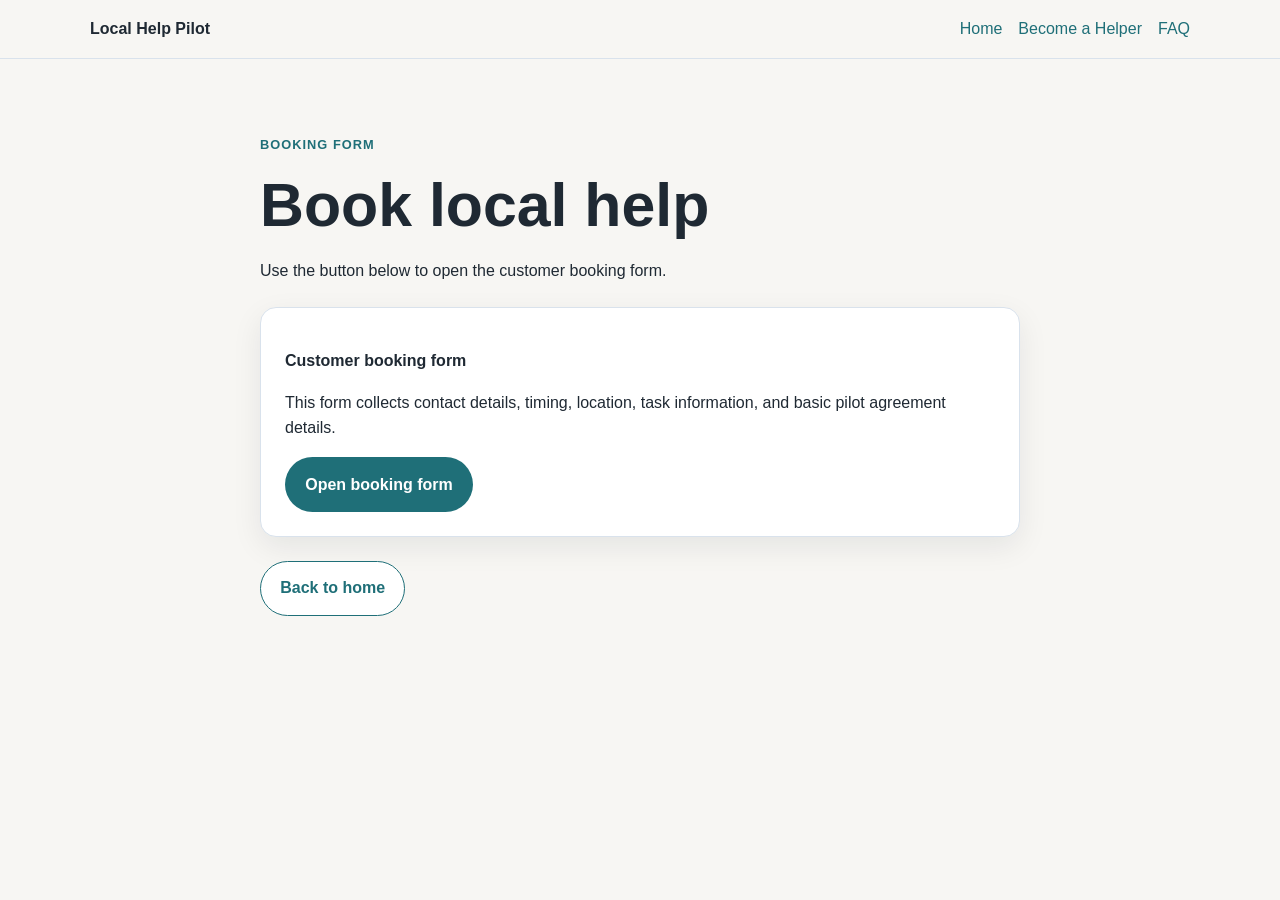
==== book.html @ 5cf3003d "Initial pilot site" ====
<!doctype html>
<html lang="en">
  <head>
    <meta charset="UTF-8" />
    <meta name="viewport" content="width=device-width, initial-scale=1.0" />
    <title>Book Help | Local Help Pilot</title>
    <link rel="stylesheet" href="css/styles.css" />
  </head>
  <body>
    <header class="site-header">
      <div class="container header-inner">
        <a class="brand" href="index.html">Local Help Pilot</a>
        <nav class="nav">
          <a href="index.html">Home</a>
          <a href="helper.html">Become a Helper</a>
          <a href="faq.html">FAQ</a>
        </nav>
      </div>
    </header>

    <main class="section">
      <div class="container narrow">
        <p class="eyebrow">Booking form</p>
        <h1>Book local help</h1>
        <p>
          Use the button below to open the customer booking form.
        </p>

        <div class="card form-placeholder">
          <p><strong>Customer booking form</strong></p>
          <p>
            This form collects contact details, timing, location, task information, and basic pilot
            agreement details.
          </p>
          <a class="button" href="https://docs.google.com/forms/d/e/1FAIpQLSczX13lvi_fi_mNbYmk_kjZ0qIz5eRAHKPhqf570fOopoNtvQ/viewform?usp=dialog" target="_blank" rel="noopener noreferrer">Open booking form</a>
        </div>

        <a class="button button-secondary" href="index.html">Back to home</a>
      </div>
    </main>
  </body>
</html>
---- css/styles.css ----
:root {
  --bg: #f7f6f3;
  --surface: #ffffff;
  --surface-alt: #f0ece5;
  --text: #1f2933;
  --muted: #52606d;
  --border: #d9e2ec;
  --primary: #1f6f78;
  --primary-dark: #16565d;
  --secondary: #ffffff;
  --shadow: 0 10px 30px rgba(15, 23, 42, 0.08);
  --radius: 16px;
  --container: 1100px;
}

* {
  box-sizing: border-box;
}

body {
  margin: 0;
  font-family: Arial, Helvetica, sans-serif;
  line-height: 1.6;
  color: var(--text);
  background: var(--bg);
}

a {
  color: var(--primary);
  text-decoration: none;
}

a:hover {
  text-decoration: underline;
}

img {
  max-width: 100%;
  display: block;
}

.container {
  width: min(100% - 2rem, var(--container));
  margin: 0 auto;
}

.narrow {
  width: min(100% - 2rem, 760px);
  margin: 0 auto;
}

.center {
  text-align: center;
}

.section {
  padding: 4rem 0;
}

.section-alt {
  background: var(--surface-alt);
}

.top-gap {
  margin-top: 1rem;
}

.site-header {
  position: sticky;
  top: 0;
  z-index: 20;
  background: rgba(247, 246, 243, 0.96);
  backdrop-filter: blur(10px);
  border-bottom: 1px solid var(--border);
}

.header-inner,
.footer-inner {
  display: flex;
  justify-content: space-between;
  align-items: center;
  gap: 1rem;
  padding: 1rem 0;
}

.brand {
  font-weight: 700;
  color: var(--text);
}

.nav,
.footer-links,
.button-row {
  display: flex;
  gap: 1rem;
  align-items: center;
  flex-wrap: wrap;
}

.hero-grid,
.grid {
  display: grid;
  gap: 1.5rem;
}

.hero-grid {
  grid-template-columns: 1.4fr 1fr;
  align-items: center;
}

.two-up {
  grid-template-columns: repeat(2, minmax(0, 1fr));
}

.steps {
  grid-template-columns: repeat(3, minmax(0, 1fr));
}

.card {
  background: var(--surface);
  border: 1px solid var(--border);
  border-radius: var(--radius);
  padding: 1.5rem;
  box-shadow: var(--shadow);
}

.hero-card {
  background: linear-gradient(180deg, #ffffff 0%, #f7fbfc 100%);
}

.eyebrow {
  text-transform: uppercase;
  letter-spacing: 0.08em;
  font-size: 0.8rem;
  font-weight: 700;
  color: var(--primary);
}

h1,
h2,
h3 {
  line-height: 1.2;
  margin-top: 0;
}

h1 {
  font-size: clamp(2.2rem, 5vw, 3.8rem);
  margin-bottom: 1rem;
}

h2 {
  font-size: clamp(1.6rem, 3vw, 2.2rem);
  margin-bottom: 1rem;
}

.lead {
  font-size: 1.1rem;
  color: var(--muted);
}

.small-note {
  color: var(--muted);
  font-size: 0.95rem;
}

.clean-list {
  margin: 0;
  padding-left: 1.2rem;
}

.button {
  display: inline-block;
  background: var(--primary);
  color: #fff;
  padding: 0.85rem 1.2rem;
  border-radius: 999px;
  font-weight: 700;
  border: 1px solid transparent;
}

.button:hover {
  background: var(--primary-dark);
  text-decoration: none;
}

.button-secondary {
  background: var(--secondary);
  color: var(--primary);
  border-color: var(--primary);
}

.button-secondary:hover {
  background: #e8f4f5;
}

.button-small {
  padding: 0.6rem 1rem;
}

.step-number {
  display: inline-flex;
  align-items: center;
  justify-content: center;
  width: 2rem;
  height: 2rem;
  border-radius: 999px;
  background: var(--primary);
  color: white;
  font-weight: 700;
  margin-bottom: 1rem;
}

.form-placeholder,
.faq-item {
  margin: 1.5rem 0;
}

.cta-section {
  background: #eaf5f3;
}

.site-footer {
  border-top: 1px solid var(--border);
  background: var(--surface);
}

@media (max-width: 800px) {
  .hero-grid,
  .two-up,
  .steps,
  .header-inner,
  .footer-inner {
    grid-template-columns: 1fr;
    display: grid;
  }

  .nav,
  .footer-links,
  .button-row {
    gap: 0.75rem;
  }
}
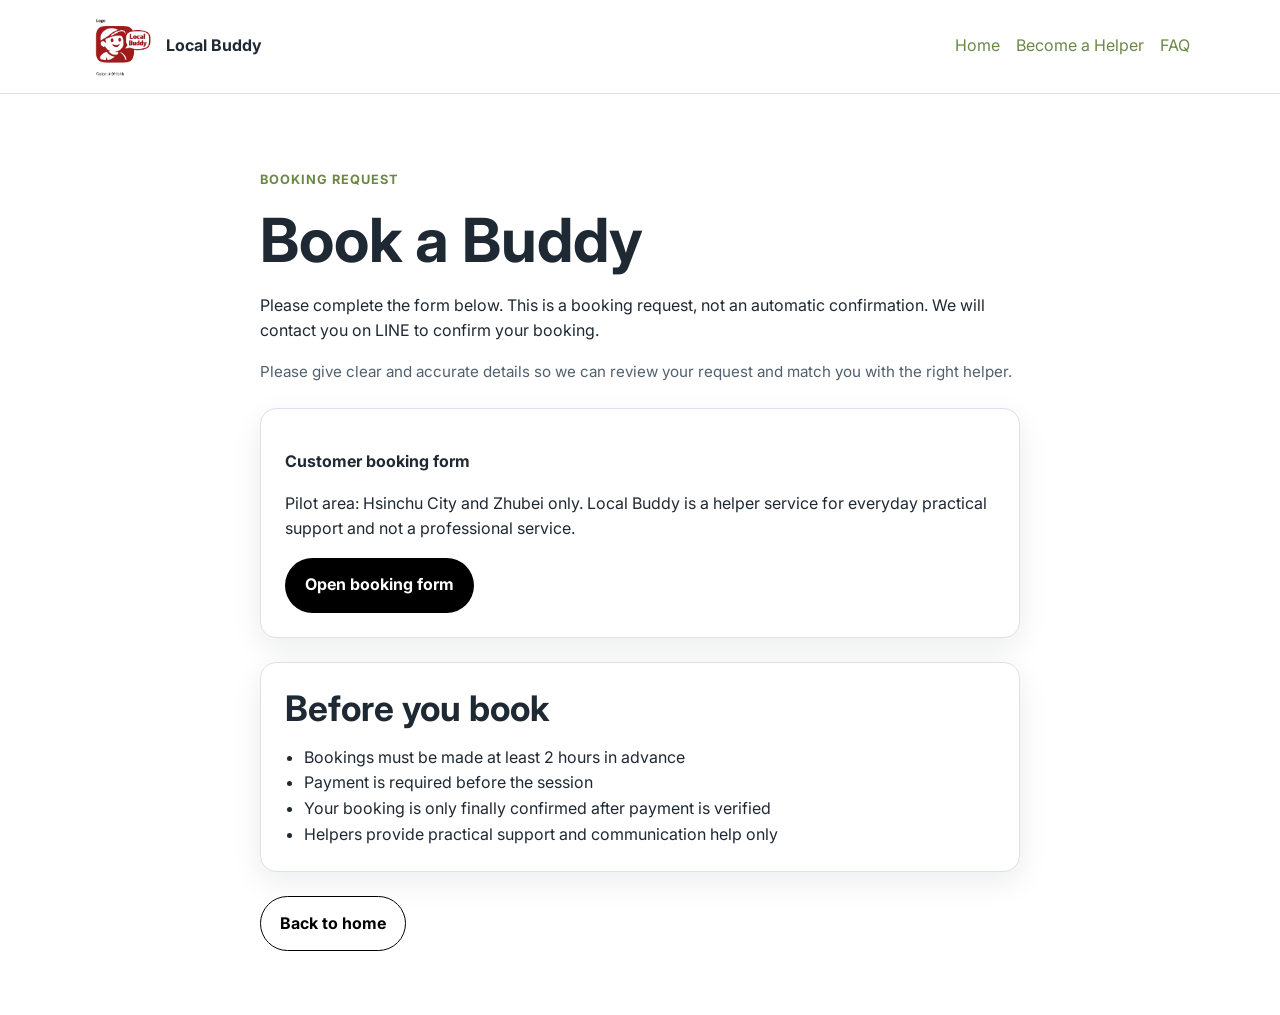
==== commit 0844d897: "Rebrand pilot site to Local Buddy and rewrite homepage, booking, helper, FAQ, and styles to match ap" ====
--- a/book.html
+++ b/book.html
@@ -3,13 +3,22 @@
   <head>
     <meta charset="UTF-8" />
     <meta name="viewport" content="width=device-width, initial-scale=1.0" />
-    <title>Book Help | Local Help Pilot</title>
+    <title>Book a Buddy | Local Buddy</title>
+    <link rel="preconnect" href="https://fonts.googleapis.com" />
+    <link rel="preconnect" href="https://fonts.gstatic.com" crossorigin />
+    <link
+      href="https://fonts.googleapis.com/css2?family=Inter:wght@300;400;500;600;700;800&display=swap"
+      rel="stylesheet"
+    />
     <link rel="stylesheet" href="css/styles.css" />
   </head>
   <body>
     <header class="site-header">
       <div class="container header-inner">
-        <a class="brand" href="index.html">Local Help Pilot</a>
+        <a class="brand" href="index.html" aria-label="Local Buddy home">
+          <img src="assets/images/local-buddy-logo.png" alt="Local Buddy logo" />
+          <span>Local Buddy</span>
+        </a>
         <nav class="nav">
           <a href="index.html">Home</a>
           <a href="helper.html">Become a Helper</a>
@@ -20,19 +29,34 @@
 
     <main class="section">
       <div class="container narrow">
-        <p class="eyebrow">Booking form</p>
-        <h1>Book local help</h1>
+        <p class="eyebrow">Booking request</p>
+        <h1>Book a Buddy</h1>
         <p>
-          Use the button below to open the customer booking form.
+          Please complete the form below. This is a booking request, not an automatic confirmation.
+          We will contact you on LINE to confirm your booking.
+        </p>
+        <p class="small-note">
+          Please give clear and accurate details so we can review your request and match you with
+          the right helper.
         </p>
 
         <div class="card form-placeholder">
           <p><strong>Customer booking form</strong></p>
           <p>
-            This form collects contact details, timing, location, task information, and basic pilot
-            agreement details.
+            Pilot area: Hsinchu City and Zhubei only. Local Buddy is a helper service for everyday
+            practical support and not a professional service.
           </p>
           <a class="button" href="https://docs.google.com/forms/d/e/1FAIpQLSczX13lvi_fi_mNbYmk_kjZ0qIz5eRAHKPhqf570fOopoNtvQ/viewform?usp=dialog" target="_blank" rel="noopener noreferrer">Open booking form</a>
+        </div>
+
+        <div class="card info-card">
+          <h2>Before you book</h2>
+          <ul class="clean-list">
+            <li>Bookings must be made at least 2 hours in advance</li>
+            <li>Payment is required before the session</li>
+            <li>Your booking is only finally confirmed after payment is verified</li>
+            <li>Helpers provide practical support and communication help only</li>
+          </ul>
         </div>
 
         <a class="button button-secondary" href="index.html">Back to home</a>
--- a/css/styles.css
+++ b/css/styles.css
@@ -1,13 +1,15 @@
 :root {
-  --bg: #f7f6f3;
+  --bg: #ffffff;
   --surface: #ffffff;
-  --surface-alt: #f0ece5;
+  --surface-alt: #f3f7ed;
   --text: #1f2933;
   --muted: #52606d;
   --border: #d9e2ec;
-  --primary: #1f6f78;
-  --primary-dark: #16565d;
+  --primary: #6c8847;
+  --primary-dark: #587038;
   --secondary: #ffffff;
+  --accent: #000000;
+  --logo: #9f1b1b;
   --shadow: 0 10px 30px rgba(15, 23, 42, 0.08);
   --radius: 16px;
   --container: 1100px;
@@ -17,9 +19,13 @@
   box-sizing: border-box;
 }
 
+html {
+  scroll-behavior: smooth;
+}
+
 body {
   margin: 0;
-  font-family: Arial, Helvetica, sans-serif;
+  font-family: 'Inter', Arial, Helvetica, sans-serif;
   line-height: 1.6;
   color: var(--text);
   background: var(--bg);
@@ -69,7 +75,7 @@
   position: sticky;
   top: 0;
   z-index: 20;
-  background: rgba(247, 246, 243, 0.96);
+  background: rgba(255, 255, 255, 0.96);
   backdrop-filter: blur(10px);
   border-bottom: 1px solid var(--border);
 }
@@ -84,8 +90,17 @@
 }
 
 .brand {
+  display: inline-flex;
+  align-items: center;
+  gap: 0.75rem;
   font-weight: 700;
   color: var(--text);
+}
+
+.brand img {
+  width: 64px;
+  height: auto;
+  border-radius: 14px;
 }
 
 .nav,
@@ -104,7 +119,7 @@
 }
 
 .hero-grid {
-  grid-template-columns: 1.4fr 1fr;
+  grid-template-columns: 1.3fr 0.9fr;
   align-items: center;
 }
 
@@ -125,7 +140,11 @@
 }
 
 .hero-card {
-  background: linear-gradient(180deg, #ffffff 0%, #f7fbfc 100%);
+  background: linear-gradient(180deg, #ffffff 0%, #f8fbf4 100%);
+}
+
+.info-card {
+  margin: 1.5rem 0;
 }
 
 .eyebrow {
@@ -170,7 +189,7 @@
 
 .button {
   display: inline-block;
-  background: var(--primary);
+  background: var(--accent);
   color: #fff;
   padding: 0.85rem 1.2rem;
   border-radius: 999px;
@@ -179,18 +198,18 @@
 }
 
 .button:hover {
-  background: var(--primary-dark);
+  background: #222222;
   text-decoration: none;
 }
 
 .button-secondary {
   background: var(--secondary);
-  color: var(--primary);
-  border-color: var(--primary);
+  color: var(--accent);
+  border-color: var(--accent);
 }
 
 .button-secondary:hover {
-  background: #e8f4f5;
+  background: #f3f3f3;
 }
 
 .button-small {
@@ -216,7 +235,7 @@
 }
 
 .cta-section {
-  background: #eaf5f3;
+  background: #eef5e6;
 }
 
 .site-footer {
@@ -239,4 +258,8 @@
   .button-row {
     gap: 0.75rem;
   }
-}
+
+  .brand img {
+    width: 56px;
+  }
+}
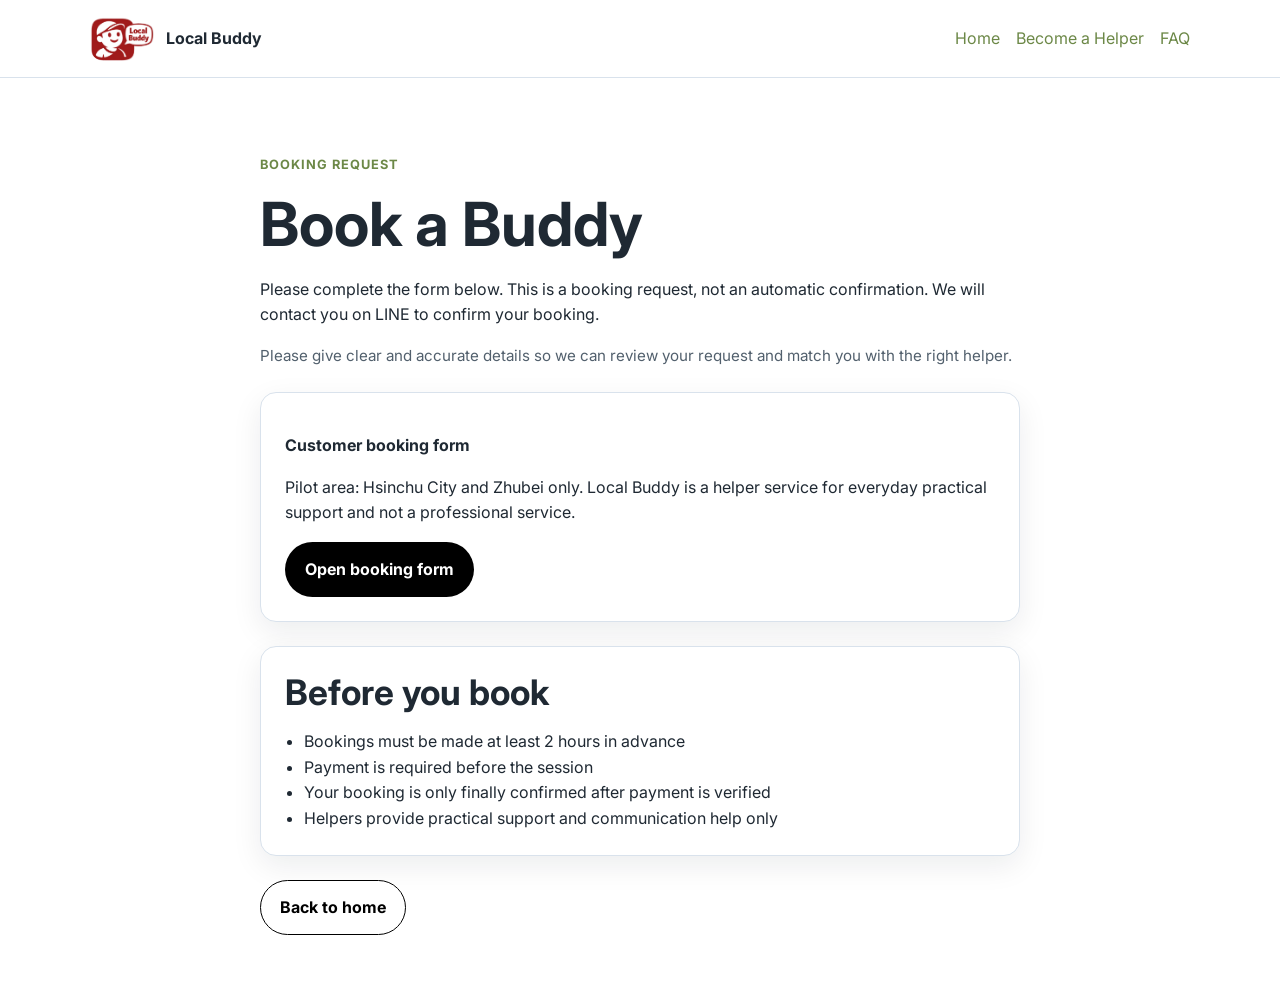
==== commit a663119d: "update style and images" ====
--- a/book.html
+++ b/book.html
@@ -40,6 +40,8 @@
           the right helper.
         </p>
 
+        <!-- OPTIONAL BOOKING PAGE IMAGE: if you want a customer-support image on this page, add it above or below this card -->
+        <!-- Suggested file location: site/assets/images/book-page.jpg -->
         <div class="card form-placeholder">
           <p><strong>Customer booking form</strong></p>
           <p>
--- a/css/styles.css
+++ b/css/styles.css
@@ -59,6 +59,10 @@
   text-align: center;
 }
 
+.text-left {
+  text-align: left;
+}
+
 .section {
   padding: 4rem 0;
 }
@@ -97,7 +101,8 @@
   color: var(--text);
 }
 
-.brand img {
+.brand img,
+.footer-brand img {
   width: 64px;
   height: auto;
   border-radius: 14px;
@@ -112,23 +117,24 @@
   flex-wrap: wrap;
 }
 
-.hero-grid,
 .grid {
   display: grid;
   gap: 1.5rem;
 }
 
-.hero-grid {
-  grid-template-columns: 1.3fr 0.9fr;
-  align-items: center;
-}
-
 .two-up {
   grid-template-columns: repeat(2, minmax(0, 1fr));
 }
 
 .steps {
   grid-template-columns: repeat(3, minmax(0, 1fr));
+}
+
+.split-section {
+  display: grid;
+  grid-template-columns: 1fr 1fr;
+  gap: 2rem;
+  align-items: center;
 }
 
 .card {
@@ -139,10 +145,6 @@
   box-shadow: var(--shadow);
 }
 
-.hero-card {
-  background: linear-gradient(180deg, #ffffff 0%, #f8fbf4 100%);
-}
-
 .info-card {
   margin: 1.5rem 0;
 }
@@ -180,6 +182,13 @@
 .small-note {
   color: var(--muted);
   font-size: 0.95rem;
+}
+
+.audience-copy {
+  font-size: 1.2rem;
+  color: var(--text);
+  max-width: 760px;
+  margin: 0 auto;
 }
 
 .clean-list {
@@ -216,12 +225,17 @@
   padding: 0.6rem 1rem;
 }
 
+.button-large {
+  padding: 1rem 1.6rem;
+  font-size: 1rem;
+}
+
 .step-number {
   display: inline-flex;
   align-items: center;
   justify-content: center;
-  width: 2rem;
-  height: 2rem;
+  width: 2.4rem;
+  height: 2.4rem;
   border-radius: 999px;
   background: var(--primary);
   color: white;
@@ -234,6 +248,102 @@
   margin: 1.5rem 0;
 }
 
+.hero-banner {
+  min-height: 58vh;
+  background:
+    linear-gradient(rgba(20, 24, 28, 0.18), rgba(20, 24, 28, 0.18)),
+    url('../assets/images/helpers.png');
+  background-size: cover;
+  background-position: center;
+  background-repeat: no-repeat;
+  display: flex;
+  align-items: flex-start;
+}
+
+.hero-overlay {
+  width: 100%;
+}
+
+.hero-banner-inner {
+  padding: 2rem 0;
+}
+
+.hero-badge {
+  display: inline-flex;
+  align-items: center;
+  gap: 0.75rem;
+  background: rgba(255, 255, 255, 0.92);
+  padding: 0.75rem 1rem;
+  border-radius: 18px;
+  box-shadow: var(--shadow);
+  font-weight: 700;
+}
+
+.hero-badge img {
+  width: 56px;
+  border-radius: 12px;
+}
+
+.cta-strip {
+  padding-top: 2rem;
+  padding-bottom: 1rem;
+}
+
+.intro-section {
+  padding-top: 2rem;
+}
+
+.image-panel {
+  min-height: 380px;
+  border-radius: 20px;
+  background-size: cover;
+  background-position: center;
+  box-shadow: var(--shadow);
+}
+
+.image-panel-paperwork {
+  background:
+    linear-gradient(rgba(255, 255, 255, 0.14), rgba(255, 255, 255, 0.14)),
+    linear-gradient(135deg, #d8c3b0 0%, #f1e8db 35%, #c6d6c4 100%);
+}
+
+.image-panel-service {
+  background:
+    linear-gradient(rgba(255, 255, 255, 0.1), rgba(255, 255, 255, 0.1)),
+    linear-gradient(135deg, #d7e1c8 0%, #f5efe5 45%, #d7e6ef 100%);
+}
+
+.content-panel {
+  padding: 1rem 0;
+}
+
+.how-section {
+  background: #ffffff;
+}
+
+.step-card {
+  text-align: center;
+}
+
+.pilot-area-banner {
+  background: var(--primary);
+  color: white;
+  padding: 1.15rem 0;
+}
+
+.pilot-area-banner p {
+  margin: 0;
+  font-size: 1.05rem;
+}
+
+.help-section {
+  background: #ffffff;
+}
+
+.limits-section {
+  background: var(--surface-alt);
+}
+
 .cta-section {
   background: #eef5e6;
 }
@@ -243,10 +353,21 @@
   background: var(--surface);
 }
 
-@media (max-width: 800px) {
-  .hero-grid,
+.footer-brand {
+  display: flex;
+  align-items: center;
+  gap: 0.75rem;
+  font-weight: 700;
+}
+
+.footer-brand p {
+  margin: 0;
+}
+
+@media (max-width: 900px) {
   .two-up,
   .steps,
+  .split-section,
   .header-inner,
   .footer-inner {
     grid-template-columns: 1fr;
@@ -259,7 +380,16 @@
     gap: 0.75rem;
   }
 
-  .brand img {
+  .brand img,
+  .footer-brand img {
     width: 56px;
   }
-}
+
+  .hero-banner {
+    min-height: 42vh;
+  }
+
+  .image-panel {
+    min-height: 280px;
+  }
+}
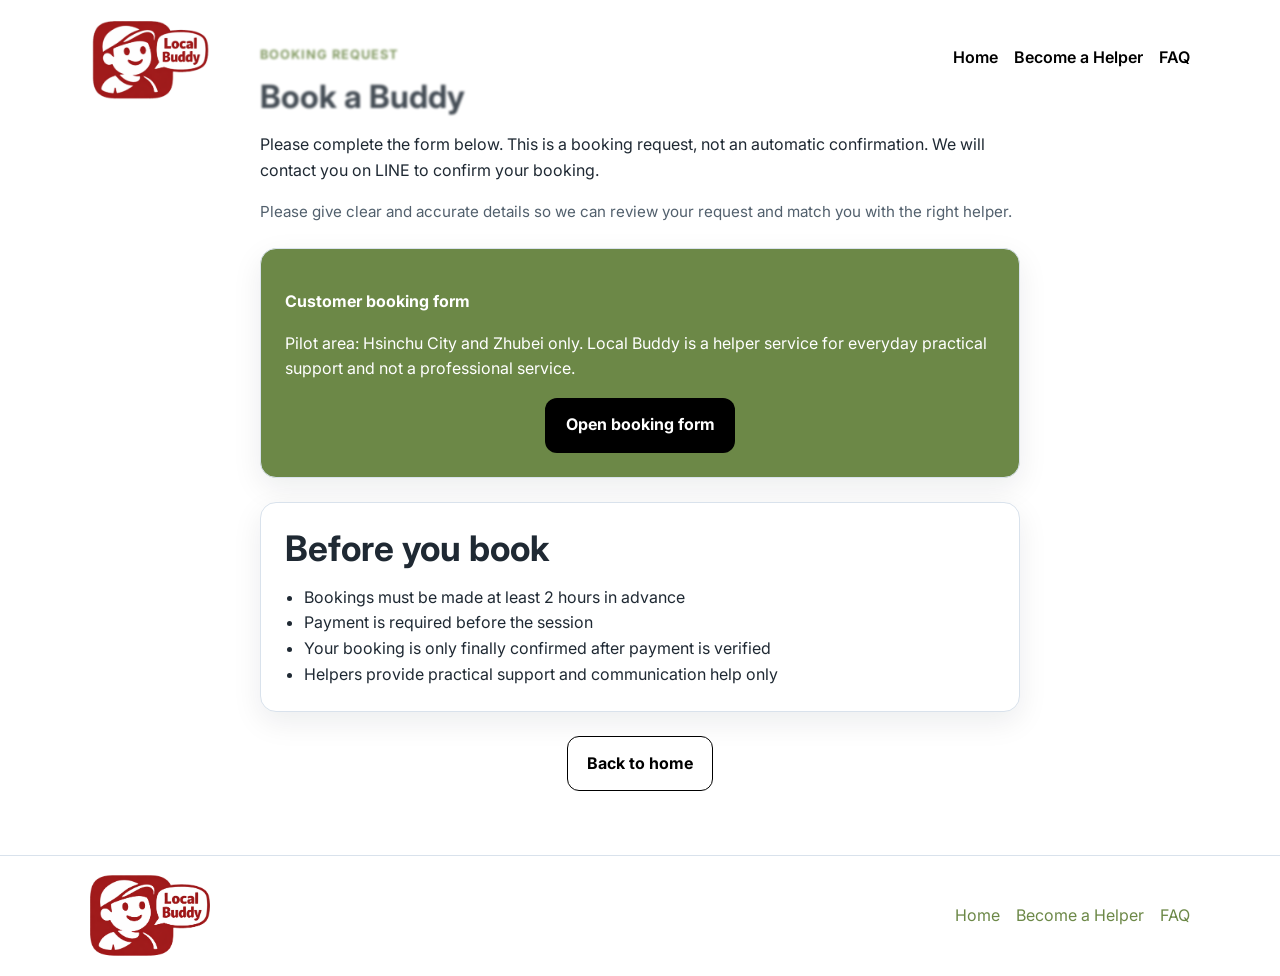
==== commit eb1ff2a7: "Changes to be committed: 	modified:   book.html 	modified:   css/styles.css 	modified:   faq.html 	m" ====
--- a/book.html
+++ b/book.html
@@ -17,7 +17,7 @@
       <div class="container header-inner">
         <a class="brand" href="index.html" aria-label="Local Buddy home">
           <img src="assets/images/local-buddy-logo.png" alt="Local Buddy logo" />
-          <span>Local Buddy</span>
+          <!-- <span>Local Buddy</span> -->
         </a>
         <nav class="nav">
           <a href="index.html">Home</a>
@@ -42,8 +42,8 @@
 
         <!-- OPTIONAL BOOKING PAGE IMAGE: if you want a customer-support image on this page, add it above or below this card -->
         <!-- Suggested file location: site/assets/images/book-page.jpg -->
-        <div class="card form-placeholder">
-          <p><strong>Customer booking form</strong></p>
+        <div class="card booking-form-card">
+          <p><strong class="booking-form-title">Customer booking form</strong></p>
           <p>
             Pilot area: Hsinchu City and Zhubei only. Local Buddy is a helper service for everyday
             practical support and not a professional service.
@@ -61,8 +61,23 @@
           </ul>
         </div>
 
-        <a class="button button-secondary" href="index.html">Back to home</a>
+        <div class="button-row center top-gap">
+          <a class="button button-secondary" href="index.html">Back to home</a>
+        </div>
       </div>
     </main>
+    <footer class="site-footer">
+      <div class="container footer-inner">
+        <div class="footer-brand">
+          <img src="assets/images/logo_test2.png" alt="Local Buddy logo" />
+          <!-- <p>Local Buddy</p> -->
+        </div>
+        <div class="footer-links">
+          <a href="index.html">Home</a>
+          <a href="helper.html">Become a Helper</a>
+          <a href="faq.html">FAQ</a>
+        </div>
+      </div>
+    </footer>
   </body>
 </html>
--- a/css/styles.css
+++ b/css/styles.css
@@ -1,3 +1,6 @@
+/*
+  Theme variables, these are the main colors, spacing, and sizing values used below.
+*/
 :root {
   --bg: #ffffff;
   --surface: #ffffff;
@@ -6,6 +9,7 @@
   --muted: #52606d;
   --border: #d9e2ec;
   --primary: #6c8847;
+  /* --primary: #000000   ; */
   --primary-dark: #587038;
   --secondary: #ffffff;
   --accent: #000000;
@@ -15,14 +19,17 @@
   --container: 1100px;
 }
 
+/* Make width calculations behave predictably. */
 * {
   box-sizing: border-box;
 }
 
+/* Smooth scrolling for anchor links. */
 html {
   scroll-behavior: smooth;
 }
 
+/* Base page styling. */
 body {
   margin: 0;
   font-family: 'Inter', Arial, Helvetica, sans-serif;
@@ -31,59 +38,96 @@
   background: var(--bg);
 }
 
+/* Default link style. */
 a {
   color: var(--primary);
   text-decoration: none;
 }
 
+/* Underline links on hover. */
 a:hover {
   text-decoration: underline;
 }
 
+/* Images never overflow their container. */
 img {
   max-width: 100%;
   display: block;
 }
 
+/* Main page width wrapper. rem = root element, em = element */
 .container {
   width: min(100% - 2rem, var(--container));
   margin: 0 auto;
 }
 
+/* Narrower wrapper for text-heavy pages. */
 .narrow {
   width: min(100% - 2rem, 760px);
   margin: 0 auto;
 }
 
+/* Center text inside a section. */
 .center {
   text-align: center;
 }
 
+/* Force text to align left. */
 .text-left {
   text-align: left;
 }
 
+/* Standard vertical spacing for a page section. */
 .section {
   padding: 4rem 0;
 }
 
+/* Extra bottom spacing for the intro area on the home page. */
+.intro-section {
+  padding-bottom: 1.5rem;
+}
+
+/* Small top spacing for the audience blurb. */
+.audience-section {
+  padding-top: 0.5rem;
+}
+
+/* Alternate section background, used to visually separate blocks. */
 .section-alt {
   background: var(--surface-alt);
 }
 
+/* Tiny spacing helper used when two blocks need a bit of breathing room. */
 .top-gap {
   margin-top: 1rem;
 }
 
+/* Default header style. */
 .site-header {
-  position: sticky;
+  position: absolute;
   top: 0;
+  left: 0;
+  width: 100%;
   z-index: 20;
-  background: rgba(255, 255, 255, 0.96);
-  backdrop-filter: blur(10px);
-  border-bottom: 1px solid var(--border);
-}
-
+  background: rgba(255, 255, 255, 0.18);
+  backdrop-filter: blur(1px);
+  border-bottom: 1px solid rgba(255, 255, 255, 0.25);
+}
+
+/* Fully transparent header, used on inner pages. */
+.site-header--transparent {
+  position: static;
+  background: transparent;
+  backdrop-filter: none;
+  border-bottom: none;
+}
+
+/* Keep the inner pages from sitting too close to the top after the header becomes normal flow. */
+.section:first-of-type {
+  padding-top: 2rem;
+}
+
+/* Shared flex layout for the header and footer rows. */
 .header-inner,
 .footer-inner {
   display: flex;
@@ -91,52 +135,86 @@
   align-items: center;
   gap: 1rem;
   padding: 1rem 0;
-}
-
+  flex-wrap: nowrap;
+}
+
+/* Logo + brand link in the header. */
 .brand {
   display: inline-flex;
   align-items: center;
   gap: 0.75rem;
   font-weight: 700;
-  color: var(--text);
-}
-
+  color: #000000;
+  flex-shrink: 0;
+}
+
+/* Logo image size in header and footer. */
 .brand img,
 .footer-brand img {
-  width: 64px;
+  width: 120px;
   height: auto;
   border-radius: 14px;
 }
 
+/* Horizontal link groups used in the header, footer, and button rows. */
 .nav,
 .footer-links,
 .button-row {
   display: flex;
   gap: 1rem;
   align-items: center;
-  flex-wrap: wrap;
-}
-
+  flex-wrap: nowrap;
+}
+
+/* Center button groups when needed. */
+.button-row.center {
+  justify-content: center;
+}
+
+/* Center a single button on a page. */
+.button-center {
+  display: block;
+  width: fit-content;
+  margin: 1rem auto 0;
+}
+
+/* Push the nav links to the far right. */
+.nav {
+  margin-left: auto;
+}
+
+/* Header link appearance. */
+.nav a {
+  color: #000000;
+  font-weight: 600;
+  white-space: nowrap;
+}
+
+/* Generic CSS grid helper. */
 .grid {
   display: grid;
   gap: 1.5rem;
 }
 
+/* Two equal columns. */
 .two-up {
   grid-template-columns: repeat(2, minmax(0, 1fr));
 }
 
+/* Three equal columns, used for the steps section. */
 .steps {
   grid-template-columns: repeat(3, minmax(0, 1fr));
 }
 
+/* Split layout with two side-by-side panels. */
 .split-section {
   display: grid;
-  grid-template-columns: 1fr 1fr;
+  grid-template-columns: minmax(0, 1fr) minmax(0, 1fr);
   gap: 2rem;
   align-items: center;
 }
 
+/* Generic box with border, padding, and shadow. */
 .card {
   background: var(--surface);
   border: 1px solid var(--border);
@@ -145,10 +223,12 @@
   box-shadow: var(--shadow);
 }
 
+/* Extra spacing for the booking info card. */
 .info-card {
   margin: 1.5rem 0;
 }
 
+/* Small uppercase label. */
 .eyebrow {
   text-transform: uppercase;
   letter-spacing: 0.08em;
@@ -157,6 +237,7 @@
   color: var(--primary);
 }
 
+/* Shared heading spacing. */
 h1,
 h2,
 h3 {
@@ -164,135 +245,165 @@
   margin-top: 0;
 }
 
+/* Main page title. */
 h1 {
-  font-size: clamp(2.2rem, 5vw, 3.8rem);
+  font-size: clamp(1.5rem, 5vw, 2.0rem);
   margin-bottom: 1rem;
 }
 
+/* Section heading. */
 h2 {
   font-size: clamp(1.6rem, 3vw, 2.2rem);
   margin-bottom: 1rem;
 }
 
+/* Slightly larger introductory paragraph text. */
 .lead {
   font-size: 1.1rem;
   color: var(--muted);
 }
 
+/* Smaller helper note text. */
 .small-note {
   color: var(--muted);
   font-size: 0.95rem;
 }
 
+/* The highlighted title inside the booking box. */
+.booking-form-title {
+  color: var(--primary) !important;
+}
+
+/* Larger bold paragraph copy used for the audience line on the homepage. */
 .audience-copy {
   font-size: 1.2rem;
+  font-weight: 700;
   color: var(--text);
   max-width: 760px;
   margin: 0 auto;
 }
 
+/* Simple list with no default spacing. */
 .clean-list {
   margin: 0;
   padding-left: 1.2rem;
 }
 
+/* Main dark button. */
 .button {
   display: inline-block;
   background: var(--accent);
   color: #fff;
   padding: 0.85rem 1.2rem;
-  border-radius: 999px;
+  border-radius: 12px;
   font-weight: 700;
   border: 1px solid transparent;
 }
 
+/* Button hover state. */
 .button:hover {
   background: #222222;
   text-decoration: none;
 }
 
+/* Secondary outlined button. */
 .button-secondary {
   background: var(--secondary);
   color: var(--accent);
   border-color: var(--accent);
 }
 
+/* Secondary button hover state. */
 .button-secondary:hover {
   background: #f3f3f3;
 }
 
+/* Smaller button variant. */
 .button-small {
   padding: 0.6rem 1rem;
 }
 
+/* Larger button variant. */
 .button-large {
   padding: 1rem 1.6rem;
   font-size: 1rem;
 }
 
+/* Hidden helper for old step numbering. */
 .step-number {
-  display: inline-flex;
-  align-items: center;
-  justify-content: center;
-  width: 2.4rem;
-  height: 2.4rem;
-  border-radius: 999px;
-  background: var(--primary);
-  color: white;
-  font-weight: 700;
-  margin-bottom: 1rem;
-}
-
-.form-placeholder,
+  display: none;
+}
+
+/* Image used for the numbered step circles. */
+.step-number-image {
+  width: 70px;
+  height: 70px;
+  object-fit: contain;
+  margin: 0 auto 1rem;
+}
+
+/* Special card used on book.html. */
+.booking-form-card,
 .faq-item {
   margin: 1.5rem 0;
 }
 
+/* Booking form promo box: avocado background with white text. */
+.booking-form-card {
+  background: var(--primary);
+  color: #ffffff;
+}
+
+/* Keep the text white inside the booking card. */
+.booking-form-card p {
+  color: #ffffff;
+}
+
+/* Make the booking card title white too. */
+.booking-form-card .booking-form-title {
+  color: #ffffff !important;
+}
+
+/* Center the button inside the booking card. */
+.booking-form-card .button {
+  display: block;
+  width: fit-content;
+  margin: 1rem auto 0;
+}
+
+/* Big hero image banner at the top of the home page. */
 .hero-banner {
-  min-height: 58vh;
+  min-height: 78vh;
+  padding-top: 5.5rem;
   background:
     linear-gradient(rgba(20, 24, 28, 0.18), rgba(20, 24, 28, 0.18)),
     url('../assets/images/helpers.png');
   background-size: cover;
-  background-position: center;
+  background-position: center 30%;
   background-repeat: no-repeat;
-  display: flex;
-  align-items: flex-start;
-}
-
+  /* display: flex; */
+  /* align-items: flex-start; */
+}
+
+/* Wrapper for anything placed over the hero image. */
 .hero-overlay {
   width: 100%;
 }
 
+/* Inner spacing for the hero area. */
 .hero-banner-inner {
   padding: 2rem 0;
 }
 
-.hero-badge {
-  display: inline-flex;
-  align-items: center;
-  gap: 0.75rem;
-  background: rgba(255, 255, 255, 0.92);
-  padding: 0.75rem 1rem;
-  border-radius: 18px;
-  box-shadow: var(--shadow);
-  font-weight: 700;
-}
-
-.hero-badge img {
-  width: 56px;
-  border-radius: 12px;
-}
-
+/* The banner art already contains the logo, so nothing extra is drawn here. */
+
+/* Spacing for the call-to-action strip. */
 .cta-strip {
   padding-top: 2rem;
   padding-bottom: 1rem;
 }
 
-.intro-section {
-  padding-top: 2rem;
-}
-
+/* Generic image panel used in split sections. */
 .image-panel {
   min-height: 380px;
   border-radius: 20px;
@@ -301,88 +412,163 @@
   box-shadow: var(--shadow);
 }
 
+/* Left image panel on the intro section. */
 .image-panel-paperwork {
   background:
-    linear-gradient(rgba(255, 255, 255, 0.14), rgba(255, 255, 255, 0.14)),
-    linear-gradient(135deg, #d8c3b0 0%, #f1e8db 35%, #c6d6c4 100%);
-}
-
+    linear-gradient(rgba(255, 255, 255, 0.08), rgba(255, 255, 255, 0.08)),
+    url('../assets/images/helpers2.png');
+  background-size: cover;
+  background-position: center;
+  background-repeat: no-repeat;
+}
+
+/* Right image panel on the help section. */
 .image-panel-service {
   background:
-    linear-gradient(rgba(255, 255, 255, 0.1), rgba(255, 255, 255, 0.1)),
-    linear-gradient(135deg, #d7e1c8 0%, #f5efe5 45%, #d7e6ef 100%);
-}
-
+    linear-gradient(rgba(255, 255, 255, 0.08), rgba(255, 255, 255, 0.08)),
+    url('../assets/images/helpers3.png');
+  min-height: 500px;
+  max-width: 360px;
+  width: 100%;
+  margin-left: auto;
+  background-size: cover;
+  background-position: center;
+  background-repeat: no-repeat;
+}
+
+/* Text block beside an image panel. */
 .content-panel {
   padding: 1rem 0;
-}
-
+  min-width: 0;
+}
+
+/* White background section for the how-it-works block. */
 .how-section {
   background: #ffffff;
 }
 
+/* Centered text for each step card. */
 .step-card {
   text-align: center;
 }
 
+/* Green banner used to highlight the pilot area. */
 .pilot-area-banner {
   background: var(--primary);
-  color: white;
+  color: #ffffff;
   padding: 1.15rem 0;
 }
 
+/* Remove default paragraph spacing inside the pilot banner. */
 .pilot-area-banner p {
   margin: 0;
-  font-size: 1.05rem;
-}
-
+  font-size: 1.3rem;
+}
+
+/* White help section. */
 .help-section {
   background: #ffffff;
 }
 
+/* Alternate pale background section. */
 .limits-section {
   background: var(--surface-alt);
 }
 
+/* Green final call-to-action section. */
 .cta-section {
-  background: #eef5e6;
-}
-
+  background: var(--primary);
+  color: #ffffff;
+}
+
+/* Keep CTA heading and text white. */
+.cta-section h2,
+.cta-section p {
+  color: #ffffff;
+}
+
+/* Footer container. */
 .site-footer {
   border-top: 1px solid var(--border);
   background: var(--surface);
 }
 
+/* Footer logo + brand area. */
 .footer-brand {
-  display: flex;
+  display: inline-flex;
   align-items: center;
   gap: 0.75rem;
   font-weight: 700;
 }
 
+/* Remove default spacing from any footer brand text. */
 .footer-brand p {
   margin: 0;
 }
 
+/* Small-screen layout tweaks. */
 @media (max-width: 900px) {
-  .two-up,
-  .steps,
-  .split-section,
-  .header-inner,
-  .footer-inner {
+  .two-up {
     grid-template-columns: 1fr;
     display: grid;
+  }
+
+  /* Footer: keep logo left and links right even on smaller screens. */
+  .footer-inner {
+    display: flex;
+    justify-content: space-between;
+    align-items: center;
+    flex-wrap: nowrap;
+    gap: 1rem;
+  }
+
+  /* Prevent the logo block from forcing the links to wrap under it. */
+  .footer-brand {
+    flex: 0 0 auto;
+    min-width: 0;
+  }
+
+  /* Keep the link group pinned to the right for as long as possible. */
+  .footer-links {
+    flex: 0 0 auto;
+    margin-left: auto;
+    justify-content: flex-end;
+    text-align: right;
+    white-space: nowrap;
+    flex-wrap: nowrap;
+  }
+
+  .header-inner {
+    display: flex;
+    justify-content: space-between;
+    align-items: center;
+    gap: 0.75rem;
+    flex-wrap: nowrap;
   }
 
   .nav,
   .footer-links,
   .button-row {
-    gap: 0.75rem;
+    gap: 0.6rem;
+    flex-wrap: nowrap;
+  }
+
+  .nav a {
+    font-size: 0.95rem;
+  }
+
+  .help-section .content-panel p,
+  .help-section .content-panel li {
+    font-size: 0.95rem;
+  }
+
+  .help-section .content-panel h2 {
+    font-size: 1.4rem;
   }
 
   .brand img,
   .footer-brand img {
-    width: 56px;
+    width: 72px;
   }
 
   .hero-banner {
@@ -393,3 +579,17 @@
     min-height: 280px;
   }
 }
+
+@media (max-width: 700px) {
+  .split-section {
+    grid-template-columns: 1fr;
+    display: grid;
+  }
+}
+
+@media (max-width: 650px) {
+  .steps {
+    grid-template-columns: 1fr;
+    display: grid;
+  }
+}
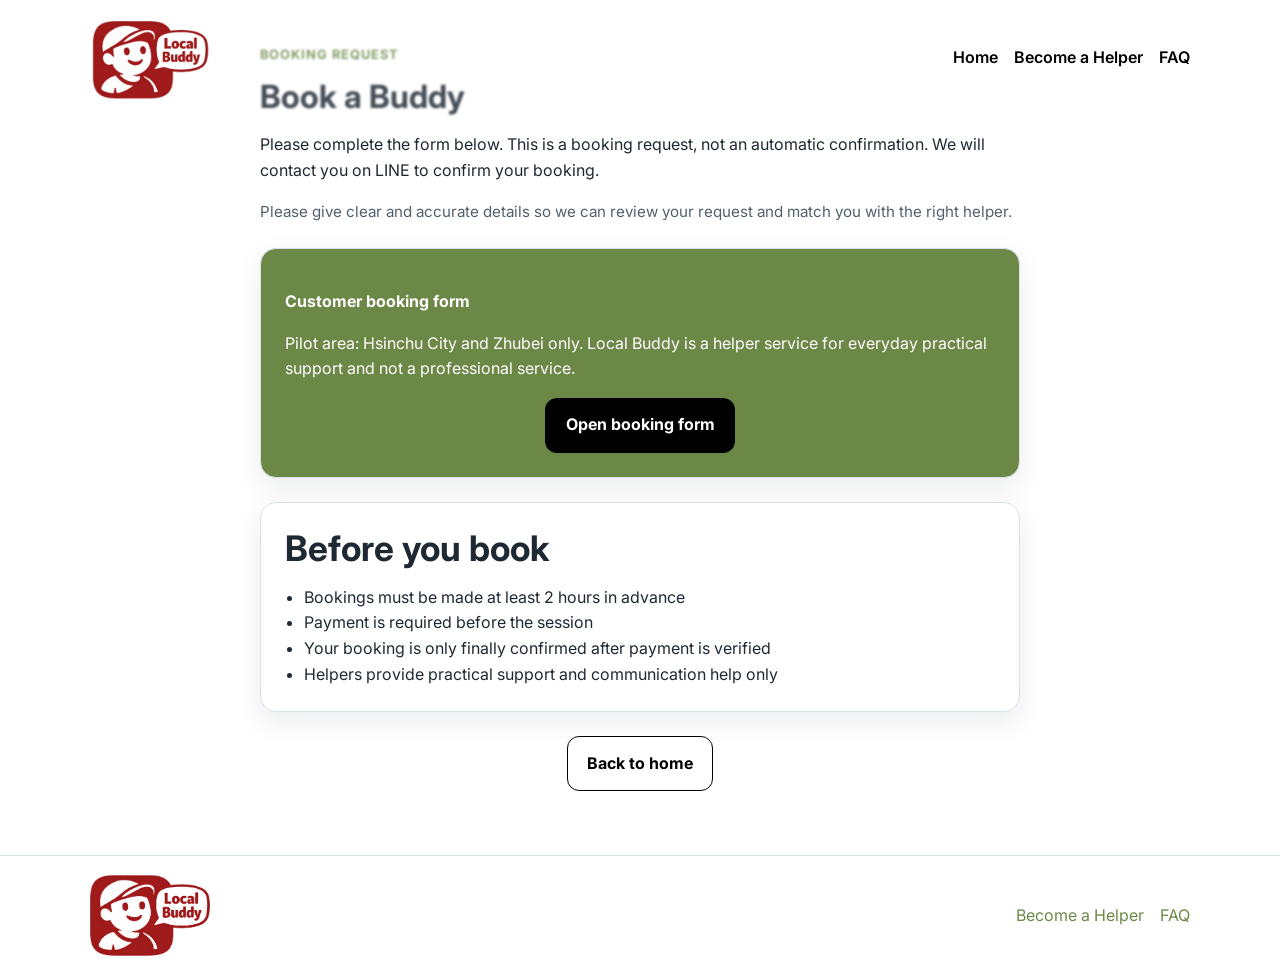
==== commit cd16ed40: "Removed redundant links from bottom of secondary pages" ====
--- a/book.html
+++ b/book.html
@@ -73,7 +73,6 @@
           <!-- <p>Local Buddy</p> -->
         </div>
         <div class="footer-links">
-          <a href="index.html">Home</a>
           <a href="helper.html">Become a Helper</a>
           <a href="faq.html">FAQ</a>
         </div>
